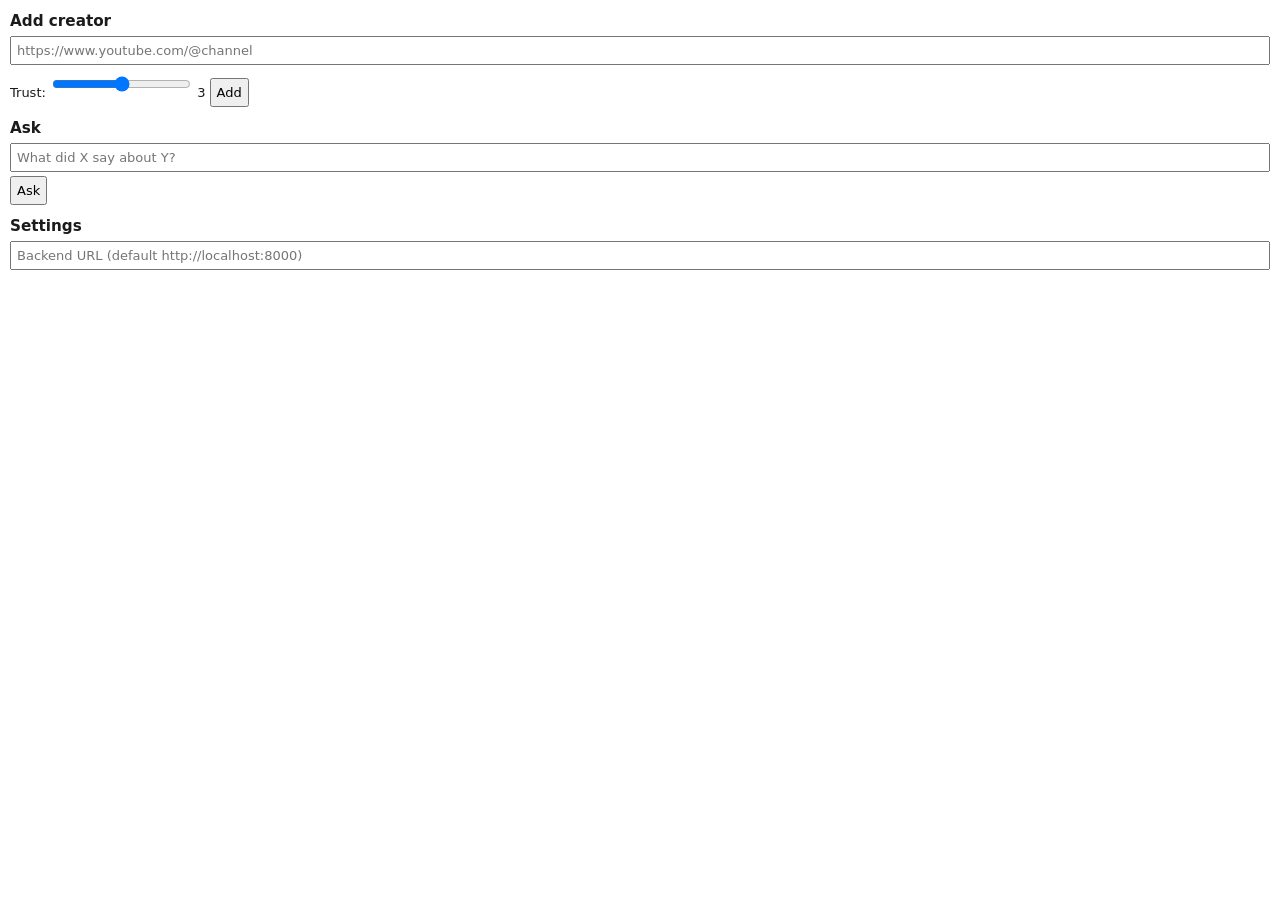
==== extension/sidepanel.html @ 3333435a "Initial commit: TrustLens" ====
<!doctype html>
<html>
<head>
  <meta charset="utf-8">
  <title>TrustLens</title>
  <style>
    body { font: 13px system-ui, sans-serif; margin: 10px; color: #1b1b1b; }
    h3 { margin: 12px 0 6px; }
    input, button { font: inherit; padding: 5px; }
    input[type=text] { width: 100%; box-sizing: border-box; margin-bottom: 4px; }
    .card { border: 1px solid #ddd; border-radius: 8px; padding: 8px; margin: 8px 0; }
    .card.bad { border-color: #c62828; background: #fff5f5; }
    .badge { color: #fff; border-radius: 10px; padding: 1px 8px; font-size: 11px; }
    .supported { background: #2e7d32; } .mixed { background: #ef8f00; } .contradicted { background: #c62828; }
    .insufficient { background: #757575; } .opinion { background: #1565c0; }
    .chip { background: #fff3cd; border-radius: 10px; padding: 1px 7px; font-size: 11px; margin-right: 4px; }
    .warn { color: #c62828; font-weight: 600; }
    .meta, summary { color: #555; font-size: 12px; }
    blockquote { margin: 6px 0; padding-left: 8px; border-left: 3px solid #ccc; }
    #status { color: #555; font-size: 12px; }
  </style>
</head>
<body>
  <h3>Add creator</h3>
  <input id="url" type="text" placeholder="https://www.youtube.com/@channel">
  <label>Trust: <input id="trust" type="range" min="1" max="5" value="3"> <span id="trustv">3</span></label>
  <button id="add">Add</button>

  <h3>Ask</h3>
  <input id="q" type="text" placeholder="What did X say about Y?">
  <button id="ask">Ask</button>
  <div id="status"></div>
  <div id="results"></div>

  <h3>Settings</h3>
  <input id="backend" type="text" placeholder="Backend URL (default http://localhost:8000)">
  <script src="sidepanel.js"></script>
</body>
</html>
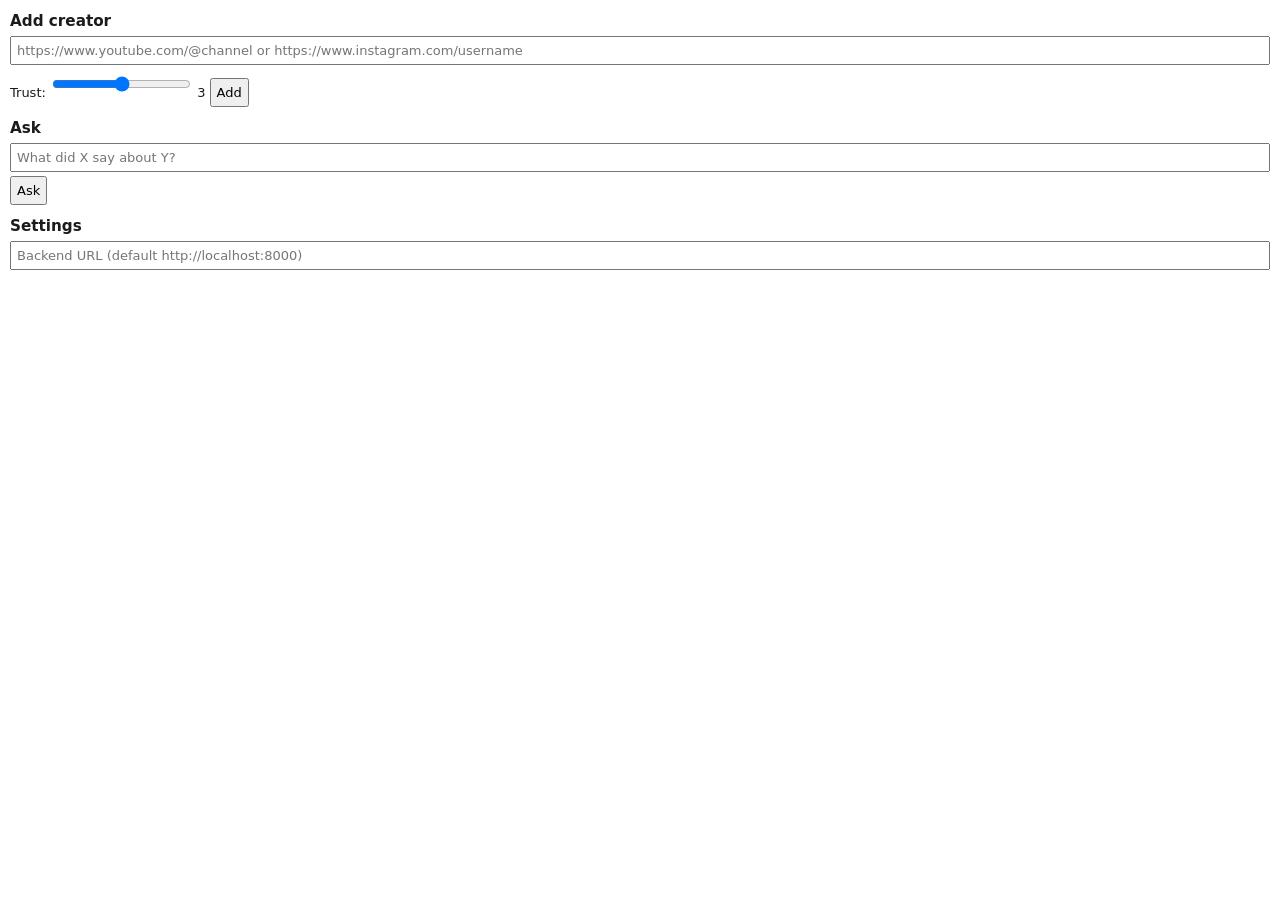
==== commit f1389347: "Done remaining task and testing" ====
--- a/extension/sidepanel.html
+++ b/extension/sidepanel.html
@@ -22,7 +22,7 @@
 </head>
 <body>
   <h3>Add creator</h3>
-  <input id="url" type="text" placeholder="https://www.youtube.com/@channel">
+  <input id="url" type="text" placeholder="https://www.youtube.com/@channel or https://www.instagram.com/username">
   <label>Trust: <input id="trust" type="range" min="1" max="5" value="3"> <span id="trustv">3</span></label>
   <button id="add">Add</button>
 
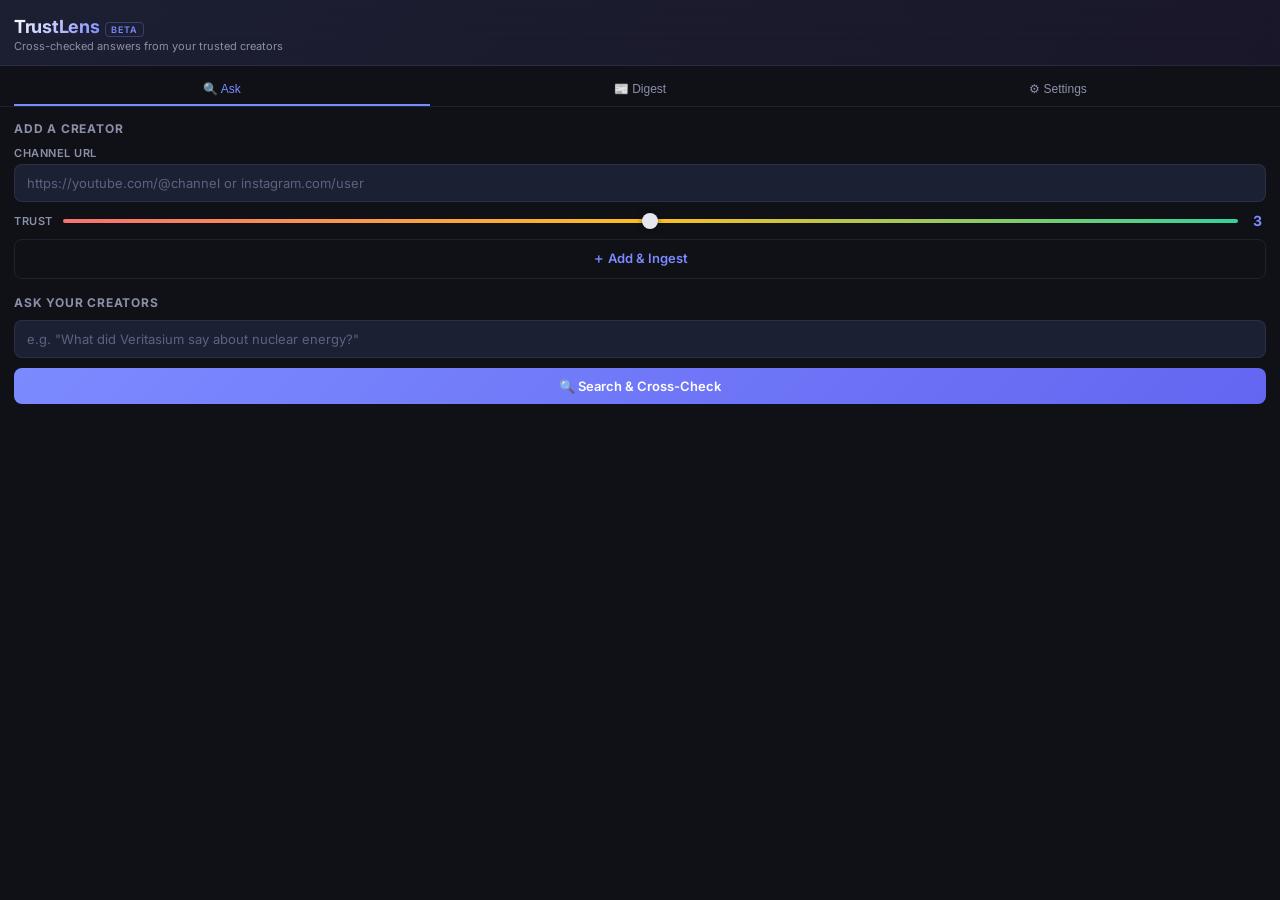
==== commit b0401469: "Update Trustlens application" ====
--- a/extension/sidepanel.html
+++ b/extension/sidepanel.html
@@ -1,39 +1,598 @@
 <!doctype html>
-<html>
+<html lang="en">
 <head>
   <meta charset="utf-8">
   <title>TrustLens</title>
+  <link rel="preconnect" href="https://fonts.googleapis.com">
+  <link href="https://fonts.googleapis.com/css2?family=Inter:wght@400;500;600;700&display=swap" rel="stylesheet">
   <style>
-    body { font: 13px system-ui, sans-serif; margin: 10px; color: #1b1b1b; }
-    h3 { margin: 12px 0 6px; }
-    input, button { font: inherit; padding: 5px; }
-    input[type=text] { width: 100%; box-sizing: border-box; margin-bottom: 4px; }
-    .card { border: 1px solid #ddd; border-radius: 8px; padding: 8px; margin: 8px 0; }
-    .card.bad { border-color: #c62828; background: #fff5f5; }
-    .badge { color: #fff; border-radius: 10px; padding: 1px 8px; font-size: 11px; }
-    .supported { background: #2e7d32; } .mixed { background: #ef8f00; } .contradicted { background: #c62828; }
-    .insufficient { background: #757575; } .opinion { background: #1565c0; }
-    .chip { background: #fff3cd; border-radius: 10px; padding: 1px 7px; font-size: 11px; margin-right: 4px; }
-    .warn { color: #c62828; font-weight: 600; }
-    .meta, summary { color: #555; font-size: 12px; }
-    blockquote { margin: 6px 0; padding-left: 8px; border-left: 3px solid #ccc; }
-    #status { color: #555; font-size: 12px; }
+    :root {
+      --bg: #0f1117;
+      --bg-card: rgba(22, 27, 45, 0.85);
+      --bg-card-hover: rgba(30, 37, 60, 0.95);
+      --bg-input: rgba(30, 35, 55, 0.9);
+      --border: rgba(99, 115, 170, 0.18);
+      --border-active: rgba(120, 140, 255, 0.45);
+      --text: #e4e6f0;
+      --text-dim: #8b90a8;
+      --text-muted: #5d6280;
+      --accent: #7c8aff;
+      --accent-glow: rgba(124, 138, 255, 0.25);
+      --green: #34d399;
+      --amber: #fbbf24;
+      --red: #f87171;
+      --blue: #60a5fa;
+      --purple: #a78bfa;
+      --radius: 12px;
+      --radius-sm: 8px;
+    }
+
+    * { box-sizing: border-box; margin: 0; padding: 0; }
+
+    body {
+      font-family: 'Inter', system-ui, -apple-system, sans-serif;
+      font-size: 13px;
+      background: var(--bg);
+      color: var(--text);
+      min-height: 100vh;
+      overflow-x: hidden;
+    }
+
+    /* ── Header ── */
+    .header {
+      background: linear-gradient(135deg, rgba(124,138,255,0.12) 0%, rgba(160,100,255,0.08) 100%);
+      border-bottom: 1px solid var(--border);
+      padding: 16px 14px 12px;
+      position: sticky;
+      top: 0;
+      z-index: 10;
+      backdrop-filter: blur(20px);
+    }
+    .header h1 {
+      font-size: 18px;
+      font-weight: 700;
+      letter-spacing: -0.3px;
+      background: linear-gradient(135deg, #fff 0%, var(--accent) 100%);
+      -webkit-background-clip: text;
+      -webkit-text-fill-color: transparent;
+      display: inline;
+    }
+    .header .tag {
+      display: inline-block;
+      font-size: 9px;
+      font-weight: 600;
+      letter-spacing: 0.8px;
+      text-transform: uppercase;
+      color: var(--accent);
+      border: 1px solid rgba(124,138,255,0.3);
+      border-radius: 4px;
+      padding: 1px 5px;
+      margin-left: 6px;
+      vertical-align: middle;
+    }
+    .header .subtitle {
+      display: block;
+      font-size: 11px;
+      color: var(--text-dim);
+      margin-top: 2px;
+    }
+
+    /* ── Tabs ── */
+    .tabs {
+      display: flex;
+      gap: 2px;
+      padding: 8px 14px 0;
+      border-bottom: 1px solid var(--border);
+    }
+    .tab {
+      flex: 1;
+      padding: 8px 0;
+      text-align: center;
+      font-size: 12px;
+      font-weight: 500;
+      color: var(--text-dim);
+      cursor: pointer;
+      border-bottom: 2px solid transparent;
+      transition: color 0.2s, border-color 0.2s;
+      background: none;
+      border-top: none;
+      border-left: none;
+      border-right: none;
+    }
+    .tab:hover { color: var(--text); }
+    .tab.active {
+      color: var(--accent);
+      border-bottom-color: var(--accent);
+    }
+
+    /* ── Panels ── */
+    .panel {
+      display: none;
+      padding: 14px;
+      animation: fadeIn 0.25s ease-out;
+    }
+    .panel.active { display: block; }
+
+    @keyframes fadeIn {
+      from { opacity: 0; transform: translateY(6px); }
+      to   { opacity: 1; transform: translateY(0); }
+    }
+
+    /* ── Form controls ── */
+    label {
+      display: block;
+      font-size: 11px;
+      font-weight: 600;
+      color: var(--text-dim);
+      text-transform: uppercase;
+      letter-spacing: 0.5px;
+      margin-bottom: 4px;
+    }
+    input[type="text"], input[type="url"] {
+      width: 100%;
+      padding: 10px 12px;
+      font: inherit;
+      font-size: 13px;
+      background: var(--bg-input);
+      border: 1px solid var(--border);
+      border-radius: var(--radius-sm);
+      color: var(--text);
+      outline: none;
+      transition: border-color 0.2s, box-shadow 0.2s;
+    }
+    input:focus {
+      border-color: var(--border-active);
+      box-shadow: 0 0 0 3px var(--accent-glow);
+    }
+    input::placeholder { color: var(--text-muted); }
+
+    /* ── Trust slider ── */
+    .trust-row {
+      display: flex;
+      align-items: center;
+      gap: 10px;
+      margin: 10px 0;
+    }
+    .trust-row label { margin: 0; flex-shrink: 0; }
+    input[type="range"] {
+      flex: 1;
+      -webkit-appearance: none;
+      appearance: none;
+      height: 4px;
+      background: linear-gradient(to right, var(--red), var(--amber), var(--green));
+      border-radius: 4px;
+      outline: none;
+    }
+    input[type="range"]::-webkit-slider-thumb {
+      -webkit-appearance: none;
+      width: 16px;
+      height: 16px;
+      border-radius: 50%;
+      background: var(--text);
+      box-shadow: 0 0 6px rgba(0,0,0,0.5);
+      cursor: pointer;
+    }
+    .trust-val {
+      font-size: 14px;
+      font-weight: 700;
+      color: var(--accent);
+      min-width: 18px;
+      text-align: center;
+    }
+
+    /* ── Buttons ── */
+    .btn {
+      display: inline-flex;
+      align-items: center;
+      justify-content: center;
+      gap: 6px;
+      width: 100%;
+      padding: 10px 16px;
+      font: inherit;
+      font-size: 13px;
+      font-weight: 600;
+      color: #fff;
+      background: linear-gradient(135deg, var(--accent) 0%, #6366f1 100%);
+      border: none;
+      border-radius: var(--radius-sm);
+      cursor: pointer;
+      transition: transform 0.15s, box-shadow 0.2s, opacity 0.2s;
+    }
+    .btn:hover {
+      transform: translateY(-1px);
+      box-shadow: 0 4px 16px var(--accent-glow);
+    }
+    .btn:active { transform: translateY(0); }
+    .btn:disabled { opacity: 0.5; cursor: not-allowed; transform: none; }
+    .btn-sm {
+      width: auto;
+      padding: 5px 10px;
+      font-size: 11px;
+      border-radius: 6px;
+    }
+    .btn-ghost {
+      background: transparent;
+      color: var(--accent);
+      border: 1px solid var(--border);
+    }
+    .btn-ghost:hover {
+      background: var(--accent-glow);
+      box-shadow: none;
+    }
+
+    .section { margin-bottom: 16px; }
+    .section-title {
+      font-size: 12px;
+      font-weight: 700;
+      color: var(--text-dim);
+      text-transform: uppercase;
+      letter-spacing: 0.8px;
+      margin-bottom: 10px;
+    }
+    .form-gap { margin-top: 10px; }
+
+    /* ── Status ── */
+    #status {
+      font-size: 12px;
+      color: var(--text-dim);
+      padding: 6px 0;
+      min-height: 20px;
+    }
+    #status.error { color: var(--red); }
+    #status.success { color: var(--green); }
+
+    /* ── Spinner ── */
+    .spinner {
+      display: inline-block;
+      width: 14px;
+      height: 14px;
+      border: 2px solid var(--border);
+      border-top-color: var(--accent);
+      border-radius: 50%;
+      animation: spin 0.7s linear infinite;
+      vertical-align: middle;
+      margin-right: 6px;
+    }
+    @keyframes spin { to { transform: rotate(360deg); } }
+
+    /* ── Result cards ── */
+    .card {
+      background: var(--bg-card);
+      border: 1px solid var(--border);
+      border-radius: var(--radius);
+      padding: 12px;
+      margin-bottom: 10px;
+      transition: border-color 0.2s, background 0.2s, transform 0.15s;
+      animation: slideUp 0.3s ease-out both;
+    }
+    .card:hover {
+      border-color: var(--border-active);
+      background: var(--bg-card-hover);
+      transform: translateY(-1px);
+    }
+    .card.contradicted {
+      border-color: rgba(248, 113, 113, 0.35);
+      background: rgba(60, 20, 25, 0.5);
+    }
+
+    @keyframes slideUp {
+      from { opacity: 0; transform: translateY(12px); }
+      to   { opacity: 1; transform: translateY(0); }
+    }
+
+    .card-warn {
+      color: var(--red);
+      font-weight: 600;
+      font-size: 12px;
+      margin-bottom: 6px;
+      display: flex;
+      align-items: center;
+      gap: 4px;
+    }
+    .card-title {
+      font-size: 14px;
+      font-weight: 600;
+      color: var(--text);
+      line-height: 1.35;
+    }
+    .card-meta {
+      font-size: 11px;
+      color: var(--text-dim);
+      margin-top: 2px;
+    }
+    .card-quote {
+      margin: 8px 0;
+      padding: 6px 10px;
+      border-left: 3px solid var(--accent);
+      background: rgba(124, 138, 255, 0.06);
+      border-radius: 0 var(--radius-sm) var(--radius-sm) 0;
+      font-style: italic;
+      color: var(--text-dim);
+      font-size: 12px;
+      line-height: 1.5;
+    }
+    .card-link {
+      display: inline-flex;
+      align-items: center;
+      gap: 4px;
+      font-size: 12px;
+      color: var(--accent);
+      text-decoration: none;
+      transition: color 0.15s;
+    }
+    .card-link:hover { color: #fff; }
+
+    /* ── Badges ── */
+    .badge-row {
+      display: flex;
+      align-items: center;
+      flex-wrap: wrap;
+      gap: 6px;
+      margin-top: 8px;
+    }
+    .badge {
+      display: inline-block;
+      font-size: 10px;
+      font-weight: 700;
+      letter-spacing: 0.4px;
+      text-transform: uppercase;
+      padding: 2px 8px;
+      border-radius: 10px;
+      color: #fff;
+    }
+    .badge.supported    { background: #059669; }
+    .badge.mixed        { background: #d97706; }
+    .badge.contradicted { background: #dc2626; }
+    .badge.insufficient { background: #6b7280; }
+    .badge.opinion      { background: #2563eb; }
+
+    .confidence {
+      font-size: 11px;
+      color: var(--text-dim);
+    }
+    .chip {
+      display: inline-block;
+      font-size: 10px;
+      font-weight: 500;
+      color: #fbbf24;
+      background: rgba(251, 191, 36, 0.12);
+      border: 1px solid rgba(251, 191, 36, 0.2);
+      border-radius: 10px;
+      padding: 1px 7px;
+    }
+    .card-reason {
+      font-size: 11px;
+      color: var(--text-dim);
+      margin-top: 4px;
+      line-height: 1.4;
+    }
+
+    /* ── Evidence details ── */
+    details {
+      margin-top: 8px;
+    }
+    summary {
+      font-size: 11px;
+      color: var(--text-muted);
+      cursor: pointer;
+      padding: 4px 0;
+      transition: color 0.15s;
+    }
+    summary:hover { color: var(--text-dim); }
+    .ev-claim {
+      font-size: 11px;
+      color: var(--text-dim);
+      padding: 6px 0 4px;
+    }
+    .ev-list {
+      list-style: none;
+      padding: 0;
+    }
+    .ev-list li {
+      font-size: 11px;
+      color: var(--text-dim);
+      padding: 3px 0;
+      border-top: 1px solid var(--border);
+    }
+    .ev-list a {
+      color: var(--accent);
+      text-decoration: none;
+      word-break: break-all;
+    }
+    .ev-list a:hover { text-decoration: underline; }
+
+    /* ── Vote buttons ── */
+    .vote-row {
+      display: flex;
+      gap: 6px;
+      margin-top: 8px;
+    }
+    .vote-btn {
+      display: inline-flex;
+      align-items: center;
+      gap: 3px;
+      padding: 4px 10px;
+      font: inherit;
+      font-size: 12px;
+      background: var(--bg-input);
+      border: 1px solid var(--border);
+      border-radius: 6px;
+      color: var(--text-dim);
+      cursor: pointer;
+      transition: background 0.15s, border-color 0.15s, color 0.15s;
+    }
+    .vote-btn:hover {
+      background: var(--bg-card-hover);
+      border-color: var(--border-active);
+      color: var(--text);
+    }
+    .vote-feedback {
+      font-size: 11px;
+      color: var(--green);
+      align-self: center;
+    }
+
+    /* ── Score bar ── */
+    .score-bar-wrap {
+      margin-top: 6px;
+    }
+    .score-bar-label {
+      display: flex;
+      justify-content: space-between;
+      font-size: 10px;
+      color: var(--text-muted);
+      margin-bottom: 2px;
+    }
+    .score-bar {
+      height: 4px;
+      background: rgba(255,255,255,0.06);
+      border-radius: 4px;
+      overflow: hidden;
+    }
+    .score-fill {
+      height: 100%;
+      border-radius: 4px;
+      background: linear-gradient(90deg, var(--accent), var(--green));
+      transition: width 0.4s ease-out;
+    }
+
+    /* ── Creator list ── */
+    .creator-item {
+      display: flex;
+      justify-content: space-between;
+      align-items: center;
+      padding: 8px 10px;
+      background: var(--bg-card);
+      border: 1px solid var(--border);
+      border-radius: var(--radius-sm);
+      margin-bottom: 6px;
+    }
+    .creator-name { font-weight: 600; font-size: 13px; }
+    .creator-trust {
+      font-size: 11px;
+      color: var(--text-dim);
+    }
+
+    /* ── Digest ── */
+    .digest-topic {
+      font-size: 13px;
+      font-weight: 600;
+      color: var(--purple);
+      margin: 14px 0 6px;
+    }
+    .digest-item {
+      padding: 8px 10px;
+      background: var(--bg-card);
+      border: 1px solid var(--border);
+      border-radius: var(--radius-sm);
+      margin-bottom: 6px;
+    }
+
+    /* ── Empty state ── */
+    .empty {
+      text-align: center;
+      padding: 40px 20px;
+      color: var(--text-muted);
+    }
+    .empty-icon {
+      font-size: 32px;
+      margin-bottom: 8px;
+    }
+    .empty-text {
+      font-size: 13px;
+      line-height: 1.6;
+    }
+
+    /* ── Settings ── */
+    .setting-group {
+      margin-bottom: 16px;
+    }
+    .setting-note {
+      font-size: 11px;
+      color: var(--text-muted);
+      margin-top: 4px;
+    }
+
+    /* ── Scrollbar ── */
+    ::-webkit-scrollbar { width: 6px; }
+    ::-webkit-scrollbar-track { background: transparent; }
+    ::-webkit-scrollbar-thumb { background: var(--border); border-radius: 3px; }
+    ::-webkit-scrollbar-thumb:hover { background: var(--text-muted); }
   </style>
 </head>
 <body>
-  <h3>Add creator</h3>
-  <input id="url" type="text" placeholder="https://www.youtube.com/@channel or https://www.instagram.com/username">
-  <label>Trust: <input id="trust" type="range" min="1" max="5" value="3"> <span id="trustv">3</span></label>
-  <button id="add">Add</button>
-
-  <h3>Ask</h3>
-  <input id="q" type="text" placeholder="What did X say about Y?">
-  <button id="ask">Ask</button>
-  <div id="status"></div>
-  <div id="results"></div>
-
-  <h3>Settings</h3>
-  <input id="backend" type="text" placeholder="Backend URL (default http://localhost:8000)">
+
+  <div class="header">
+    <h1>TrustLens</h1><span class="tag">Beta</span>
+    <span class="subtitle">Cross-checked answers from your trusted creators</span>
+  </div>
+
+  <div class="tabs">
+    <button class="tab active" data-panel="ask-panel">🔍 Ask</button>
+    <button class="tab" data-panel="digest-panel">📰 Digest</button>
+    <button class="tab" data-panel="settings-panel">⚙ Settings</button>
+  </div>
+
+  <!-- ═══ Ask Panel ═══ -->
+  <div id="ask-panel" class="panel active">
+
+    <div class="section">
+      <div class="section-title">Add a Creator</div>
+      <label for="url">Channel URL</label>
+      <input id="url" type="url" placeholder="https://youtube.com/@channel or instagram.com/user">
+      <div class="trust-row">
+        <label>Trust</label>
+        <input id="trust" type="range" min="1" max="5" value="3">
+        <span id="trustv" class="trust-val">3</span>
+      </div>
+      <button id="add" class="btn btn-ghost">＋ Add &amp; Ingest</button>
+    </div>
+
+    <div class="section">
+      <div class="section-title">Ask Your Creators</div>
+      <input id="q" type="text" placeholder='e.g. "What did Veritasium say about nuclear energy?"'>
+      <div class="form-gap">
+        <button id="ask" class="btn">🔍 Search &amp; Cross-Check</button>
+      </div>
+    </div>
+
+    <div id="status"></div>
+    <div id="results"></div>
+  </div>
+
+  <!-- ═══ Digest Panel ═══ -->
+  <div id="digest-panel" class="panel">
+    <div class="section">
+      <div class="section-title">This Week's Digest</div>
+      <button id="load-digest" class="btn btn-ghost">📰 Load Weekly Digest</button>
+    </div>
+    <div id="digest-status"></div>
+    <div id="digest-results"></div>
+  </div>
+
+  <!-- ═══ Settings Panel ═══ -->
+  <div id="settings-panel" class="panel">
+    <div class="section-title">Configuration</div>
+
+    <div class="setting-group">
+      <label for="backend">Backend URL</label>
+      <input id="backend" type="text" placeholder="http://localhost:8000">
+      <div class="setting-note">The FastAPI backend address. Default: http://localhost:8000</div>
+    </div>
+
+    <div class="setting-group">
+      <div class="section-title">Your Creators</div>
+      <div id="creator-list"></div>
+      <button id="refresh-creators" class="btn btn-ghost btn-sm" style="margin-top:6px">↻ Refresh</button>
+    </div>
+
+    <div class="setting-group">
+      <div class="section-title">Re-Ingest</div>
+      <button id="reingest" class="btn btn-ghost">⟳ Ingest Latest Videos</button>
+      <div id="ingest-status" style="margin-top:6px;font-size:12px;color:var(--text-dim)"></div>
+    </div>
+  </div>
+
   <script src="sidepanel.js"></script>
 </body>
 </html>
